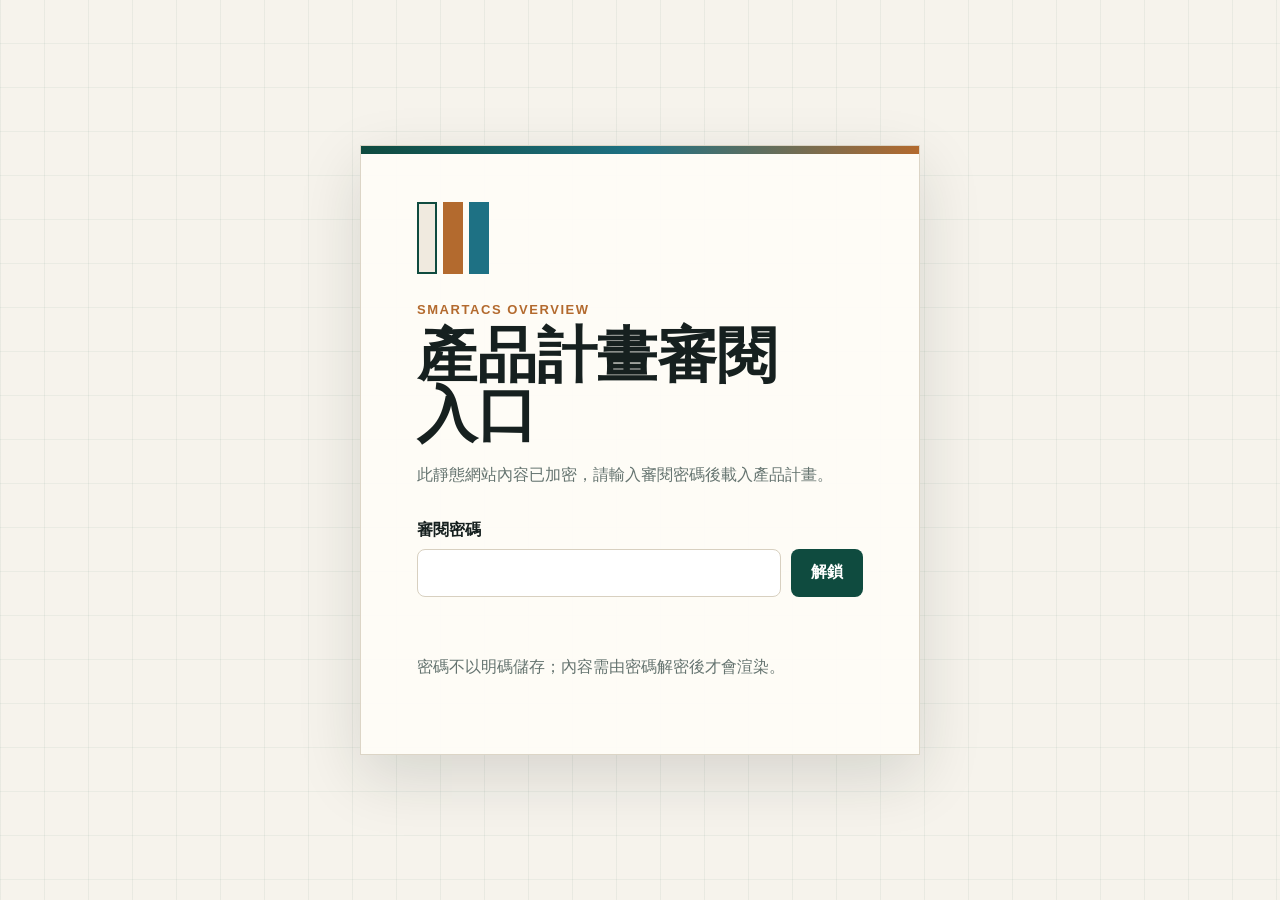
==== index.html @ 2210dcf3 "20260515 Create webpage" ====
<!doctype html>
<html lang="zh-Hant">
<head>
  <meta charset="utf-8">
  <meta name="viewport" content="width=device-width, initial-scale=1">
  <meta name="color-scheme" content="light">
  <title>SmartACS 下一代門禁管理系統產品計畫</title>
  <link rel="icon" href="favicon.svg" type="image/svg+xml">
  <link rel="stylesheet" href="styles.css">
</head>
<body>
  <main id="loginView" class="login-shell" aria-labelledby="loginTitle">
    <section class="login-panel">
      <div class="brand-mark" aria-hidden="true">
        <span></span><span></span><span></span>
      </div>
      <p class="eyebrow">SmartACS Overview</p>
      <h1 id="loginTitle">產品計畫審閱入口</h1>
      <p class="login-copy">此靜態網站內容已加密，請輸入審閱密碼後載入產品計畫。</p>
      <form id="loginForm" class="login-form" autocomplete="off">
        <input class="sr-only" type="text" name="username" autocomplete="username" value="reviewer" tabindex="-1" aria-hidden="true">
        <label for="passwordInput">審閱密碼</label>
        <div class="password-row">
          <input id="passwordInput" type="password" inputmode="numeric" autocomplete="current-password" required>
          <button type="submit">解鎖</button>
        </div>
        <p id="loginMessage" class="login-message" role="status" aria-live="polite"></p>
      </form>
      <p class="security-note">密碼不以明碼儲存；內容需由密碼解密後才會渲染。</p>
    </section>
  </main>

  <div id="siteView" class="site-shell is-hidden" aria-live="polite">
    <aside class="side-nav">
      <a class="nav-brand" href="#top" data-nav-link>
        <span class="brand-dot"></span>
        <span>SmartACS</span>
      </a>
      <nav id="sectionNav" aria-label="產品計畫章節"></nav>
      <button id="lockButton" class="ghost-button" type="button">鎖定內容</button>
    </aside>
    <main id="contentRoot" class="content-root"></main>
  </div>

  <noscript>
    <div class="noscript">此網站需要 JavaScript 才能解密與顯示內容。</div>
  </noscript>

  <script src="app.js"></script>
</body>
</html>
---- styles.css ----
:root {
  --ink: #16201f;
  --muted: #64736f;
  --paper: #f6f3ec;
  --surface: #fffdf8;
  --surface-strong: #f0eadf;
  --line: #d8d0c0;
  --green: #0f4b3f;
  --green-2: #1d6a59;
  --cyan: #1e7184;
  --amber: #b36a2e;
  --brick: #93463c;
  --steel: #334a5b;
  --shadow: 0 22px 60px rgba(22, 32, 31, .14);
  --small-shadow: 0 12px 30px rgba(22, 32, 31, .1);
  --radius: 8px;
  --ease: cubic-bezier(.2, .8, .2, 1);
}

* {
  box-sizing: border-box;
}

html {
  scroll-behavior: smooth;
}

body {
  margin: 0;
  color: var(--ink);
  background:
    linear-gradient(90deg, rgba(15, 75, 63, .06) 1px, transparent 1px),
    linear-gradient(0deg, rgba(15, 75, 63, .05) 1px, transparent 1px),
    var(--paper);
  background-size: 44px 44px;
  font-family: "Microsoft JhengHei", "PingFang TC", "Segoe UI", sans-serif;
  letter-spacing: 0;
}

button,
input {
  font: inherit;
}

a {
  color: inherit;
}

.is-hidden {
  display: none !important;
}

.sr-only {
  position: absolute;
  width: 1px;
  height: 1px;
  padding: 0;
  margin: -1px;
  overflow: hidden;
  clip: rect(0, 0, 0, 0);
  white-space: nowrap;
  border: 0;
}

.login-shell {
  min-height: 100vh;
  display: grid;
  place-items: center;
  padding: 28px;
}

.login-panel {
  width: min(560px, 100%);
  background: rgba(255, 253, 248, .92);
  border: 1px solid rgba(216, 208, 192, .88);
  box-shadow: var(--shadow);
  padding: clamp(28px, 5vw, 56px);
  position: relative;
  overflow: hidden;
}

.login-panel::before {
  content: "";
  position: absolute;
  inset: 0 0 auto 0;
  height: 8px;
  background: linear-gradient(90deg, var(--green), var(--cyan), var(--amber));
}

.brand-mark {
  width: 72px;
  height: 72px;
  display: grid;
  grid-template-columns: repeat(3, 1fr);
  gap: 6px;
  margin-bottom: 28px;
}

.brand-mark span {
  border: 2px solid var(--green);
  background: var(--surface-strong);
}

.brand-mark span:nth-child(2) {
  background: var(--amber);
  border-color: var(--amber);
}

.brand-mark span:nth-child(3) {
  background: var(--cyan);
  border-color: var(--cyan);
}

.eyebrow,
.section-kicker {
  margin: 0 0 10px;
  color: var(--amber);
  font-size: 13px;
  font-weight: 800;
  text-transform: uppercase;
  letter-spacing: .12em;
}

.login-panel h1 {
  margin: 0;
  font-size: clamp(34px, 7vw, 60px);
  line-height: .98;
  text-wrap: pretty;
}

.login-copy,
.security-note {
  color: var(--muted);
  line-height: 1.8;
}

.login-form {
  margin-top: 30px;
}

.login-form label {
  display: block;
  margin-bottom: 8px;
  font-weight: 700;
}

.password-row {
  display: flex;
  gap: 10px;
}

.password-row input {
  min-width: 0;
  flex: 1;
  height: 48px;
  border: 1px solid var(--line);
  border-radius: var(--radius);
  background: #fff;
  padding: 0 14px;
  outline: none;
}

.password-row input:focus {
  border-color: var(--green);
  box-shadow: 0 0 0 4px rgba(15, 75, 63, .12);
}

.password-row button,
.primary-button {
  border: 0;
  border-radius: var(--radius);
  background: var(--green);
  color: white;
  min-height: 48px;
  padding: 0 20px;
  font-weight: 800;
  cursor: pointer;
  transition: transform .2s var(--ease), background .2s var(--ease);
}

.password-row button:hover,
.primary-button:hover {
  background: var(--green-2);
  transform: translateY(-1px);
}

.password-row button:disabled {
  opacity: .58;
  cursor: wait;
  transform: none;
}

.login-message {
  min-height: 24px;
  color: var(--brick);
  font-weight: 700;
}

.site-shell {
  display: grid;
  grid-template-columns: 292px minmax(0, 1fr);
  min-height: 100vh;
}

.side-nav {
  position: sticky;
  top: 0;
  height: 100vh;
  padding: 24px 18px;
  background: rgba(255, 253, 248, .92);
  border-right: 1px solid var(--line);
  backdrop-filter: blur(14px);
  display: flex;
  flex-direction: column;
  gap: 24px;
  z-index: 20;
}

.nav-brand {
  display: flex;
  align-items: center;
  gap: 10px;
  font-weight: 900;
  text-decoration: none;
  font-size: 20px;
}

.brand-dot {
  width: 28px;
  height: 28px;
  display: inline-block;
  background: linear-gradient(135deg, var(--green) 0 50%, var(--amber) 50% 100%);
  border-radius: 6px;
}

#sectionNav {
  display: grid;
  gap: 4px;
}

#sectionNav a {
  text-decoration: none;
  color: var(--muted);
  padding: 9px 10px;
  border-radius: 7px;
  font-size: 14px;
  font-weight: 700;
}

#sectionNav a:hover,
#sectionNav a:focus {
  color: var(--green);
  background: rgba(15, 75, 63, .08);
  outline: none;
}

.ghost-button {
  margin-top: auto;
  border: 1px solid var(--line);
  background: transparent;
  color: var(--ink);
  border-radius: var(--radius);
  min-height: 42px;
  cursor: pointer;
  font-weight: 800;
}

.ghost-button:hover {
  border-color: var(--green);
  color: var(--green);
}

.content-root {
  min-width: 0;
}

.hero {
  min-height: 92vh;
  padding: clamp(42px, 7vw, 92px);
  display: grid;
  grid-template-columns: minmax(0, 1.05fr) minmax(360px, .95fr);
  gap: clamp(36px, 6vw, 84px);
  align-items: center;
  border-bottom: 1px solid var(--line);
}

.hero h1 {
  margin: 0;
  max-width: 920px;
  font-size: clamp(46px, 7vw, 110px);
  line-height: .92;
  text-wrap: pretty;
}

.hero-lead {
  max-width: 760px;
  color: var(--muted);
  font-size: clamp(18px, 2vw, 24px);
  line-height: 1.8;
  margin: 28px 0 0;
  text-wrap: pretty;
}

.hero-meta {
  display: flex;
  flex-wrap: wrap;
  gap: 10px;
  margin-top: 34px;
}

.pill {
  border: 1px solid var(--line);
  background: rgba(255, 253, 248, .72);
  border-radius: 999px;
  padding: 9px 13px;
  font-size: 14px;
  font-weight: 800;
}

.hero-visual {
  min-height: 540px;
  position: relative;
  display: grid;
  place-items: center;
}

.control-tower {
  width: min(100%, 560px);
  aspect-ratio: 1 / 1;
  border: 1px solid rgba(216, 208, 192, .95);
  background: var(--surface);
  box-shadow: var(--shadow);
  padding: 28px;
  position: relative;
  overflow: hidden;
}

.tower-grid {
  display: grid;
  grid-template-columns: repeat(2, 1fr);
  gap: 12px;
  height: 100%;
}

.tower-cell {
  border: 1px solid var(--line);
  background: var(--surface-strong);
  padding: 18px;
  display: flex;
  flex-direction: column;
  justify-content: space-between;
}

.tower-cell strong {
  font-size: clamp(18px, 2vw, 28px);
}

.tower-cell span {
  color: var(--muted);
  line-height: 1.5;
}

.tower-cell:nth-child(1) {
  background: var(--green);
  color: white;
}

.tower-cell:nth-child(1) span {
  color: rgba(255,255,255,.78);
}

.tower-cell:nth-child(4) {
  background: var(--amber);
  color: white;
}

.tower-cell:nth-child(4) span {
  color: rgba(255,255,255,.84);
}

.section {
  padding: clamp(52px, 7vw, 100px);
  border-bottom: 1px solid var(--line);
}

.section-header {
  display: grid;
  grid-template-columns: minmax(0, .72fr) minmax(320px, .28fr);
  gap: 32px;
  align-items: end;
  margin-bottom: 36px;
}

.section h2 {
  margin: 0;
  font-size: clamp(34px, 4.7vw, 70px);
  line-height: 1;
  text-wrap: pretty;
}

.section-intro {
  color: var(--muted);
  line-height: 1.8;
  font-size: 17px;
  text-wrap: pretty;
}

.grid {
  display: grid;
  gap: 16px;
}

.grid.two {
  grid-template-columns: repeat(2, minmax(0, 1fr));
}

.grid.three {
  grid-template-columns: repeat(3, minmax(0, 1fr));
}

.grid.four {
  grid-template-columns: repeat(4, minmax(0, 1fr));
}

.card {
  background: rgba(255, 253, 248, .88);
  border: 1px solid var(--line);
  border-radius: var(--radius);
  padding: 22px;
  box-shadow: var(--small-shadow);
}

.card h3 {
  margin: 0 0 12px;
  font-size: 22px;
}

.card p,
.card li {
  color: var(--muted);
  line-height: 1.75;
}

.card ul {
  margin: 0;
  padding-left: 20px;
}

.metric-row {
  display: grid;
  grid-template-columns: repeat(4, minmax(0, 1fr));
  gap: 14px;
  margin-top: 38px;
}

.metric {
  background: var(--ink);
  color: white;
  border-radius: var(--radius);
  padding: 22px;
  min-height: 150px;
  display: flex;
  flex-direction: column;
  justify-content: space-between;
}

.metric b {
  font-size: clamp(28px, 4vw, 52px);
  line-height: 1;
}

.metric span {
  color: rgba(255,255,255,.74);
  line-height: 1.5;
}

.architecture {
  background: var(--surface);
  border: 1px solid var(--line);
  border-radius: var(--radius);
  padding: clamp(18px, 3vw, 34px);
  box-shadow: var(--shadow);
}

.arch-lanes {
  display: grid;
  grid-template-columns: repeat(3, minmax(0, 1fr));
  gap: 18px;
}

.arch-lane {
  min-height: 520px;
  border: 1px solid var(--line);
  background: var(--surface-strong);
  padding: 18px;
}

.arch-lane h3 {
  margin: 0 0 18px;
  font-size: 18px;
}

.arch-node {
  background: var(--surface);
  border: 1px solid var(--line);
  padding: 14px;
  margin-bottom: 12px;
  border-radius: 7px;
}

.arch-node strong {
  display: block;
  margin-bottom: 4px;
}

.arch-node span {
  color: var(--muted);
  line-height: 1.5;
  font-size: 14px;
}

.arch-node.primary {
  background: var(--green);
  border-color: var(--green);
  color: white;
}

.arch-node.primary span {
  color: rgba(255,255,255,.76);
}

.arch-node.accent {
  background: var(--amber);
  border-color: var(--amber);
  color: white;
}

.arch-node.accent span {
  color: rgba(255,255,255,.82);
}

.phase-board {
  display: grid;
  grid-template-columns: repeat(3, minmax(0, 1fr));
  gap: 18px;
  align-items: stretch;
}

.phase {
  background: var(--surface);
  border: 1px solid var(--line);
  border-radius: var(--radius);
  padding: 24px;
  position: relative;
  overflow: hidden;
}

.phase::before {
  content: attr(data-phase);
  position: absolute;
  top: 18px;
  right: 20px;
  font-size: 64px;
  font-weight: 900;
  color: rgba(15, 75, 63, .08);
}

.phase h3 {
  margin: 0 0 14px;
  font-size: 26px;
  max-width: 78%;
}

.phase .tag {
  display: inline-block;
  margin-bottom: 18px;
  color: white;
  background: var(--steel);
  padding: 6px 10px;
  border-radius: 999px;
  font-size: 13px;
  font-weight: 800;
}

.feature-matrix {
  display: grid;
  gap: 10px;
}

.matrix-row {
  display: grid;
  grid-template-columns: 1.2fr repeat(3, .7fr);
  gap: 1px;
  background: var(--line);
  border: 1px solid var(--line);
}

.matrix-row > div {
  background: var(--surface);
  padding: 14px;
  min-height: 54px;
}

.matrix-row.header > div {
  background: var(--ink);
  color: white;
  font-weight: 900;
}

.mark {
  display: inline-grid;
  place-items: center;
  width: 24px;
  height: 24px;
  border-radius: 50%;
  background: var(--green);
  color: white;
  font-size: 12px;
  font-weight: 900;
}

.mark.later {
  background: var(--amber);
}

.ai-panel {
  display: grid;
  grid-template-columns: minmax(0, .9fr) minmax(320px, 1.1fr);
  gap: 24px;
}

.ai-loop {
  background: var(--ink);
  color: white;
  border-radius: var(--radius);
  padding: 28px;
  display: grid;
  gap: 14px;
}

.ai-step {
  border: 1px solid rgba(255,255,255,.2);
  padding: 16px;
  background: rgba(255,255,255,.06);
}

.ai-step strong {
  display: block;
  font-size: 18px;
  margin-bottom: 4px;
}

.ai-step span {
  color: rgba(255,255,255,.72);
  line-height: 1.6;
}

.api-list {
  columns: 2;
  column-gap: 28px;
  margin: 0;
  padding-left: 20px;
}

.api-list li {
  break-inside: avoid;
  margin-bottom: 10px;
  color: var(--muted);
}

.footer {
  padding: 48px clamp(28px, 7vw, 92px);
  background: var(--ink);
  color: white;
  display: flex;
  justify-content: space-between;
  gap: 24px;
  flex-wrap: wrap;
}

.footer p {
  margin: 0;
  color: rgba(255,255,255,.68);
}

.noscript {
  position: fixed;
  inset: auto 20px 20px 20px;
  background: var(--brick);
  color: white;
  padding: 14px;
  border-radius: var(--radius);
  z-index: 100;
}

@media (max-width: 1080px) {
  .site-shell {
    grid-template-columns: 1fr;
  }

  .side-nav {
    position: relative;
    height: auto;
    border-right: 0;
    border-bottom: 1px solid var(--line);
  }

  #sectionNav {
    grid-template-columns: repeat(2, minmax(0, 1fr));
  }

  .hero,
  .section-header,
  .ai-panel {
    grid-template-columns: 1fr;
  }

  .hero-visual {
    min-height: auto;
  }

  .arch-lanes,
  .phase-board,
  .grid.three,
  .grid.four,
  .metric-row {
    grid-template-columns: repeat(2, minmax(0, 1fr));
  }
}

@media (max-width: 680px) {
  .password-row,
  .grid.two,
  .grid.three,
  .grid.four,
  .metric-row,
  .arch-lanes,
  .phase-board {
    grid-template-columns: 1fr;
  }

  .password-row {
    display: grid;
  }

  .hero,
  .section {
    padding: 34px 20px;
  }

  #sectionNav {
    grid-template-columns: 1fr;
  }

  .matrix-row {
    grid-template-columns: 1fr;
  }

  .matrix-row.header {
    display: none;
  }

  .api-list {
    columns: 1;
  }
}

@media (prefers-reduced-motion: reduce) {
  *,
  *::before,
  *::after {
    scroll-behavior: auto !important;
    transition: none !important;
    animation: none !important;
  }
}
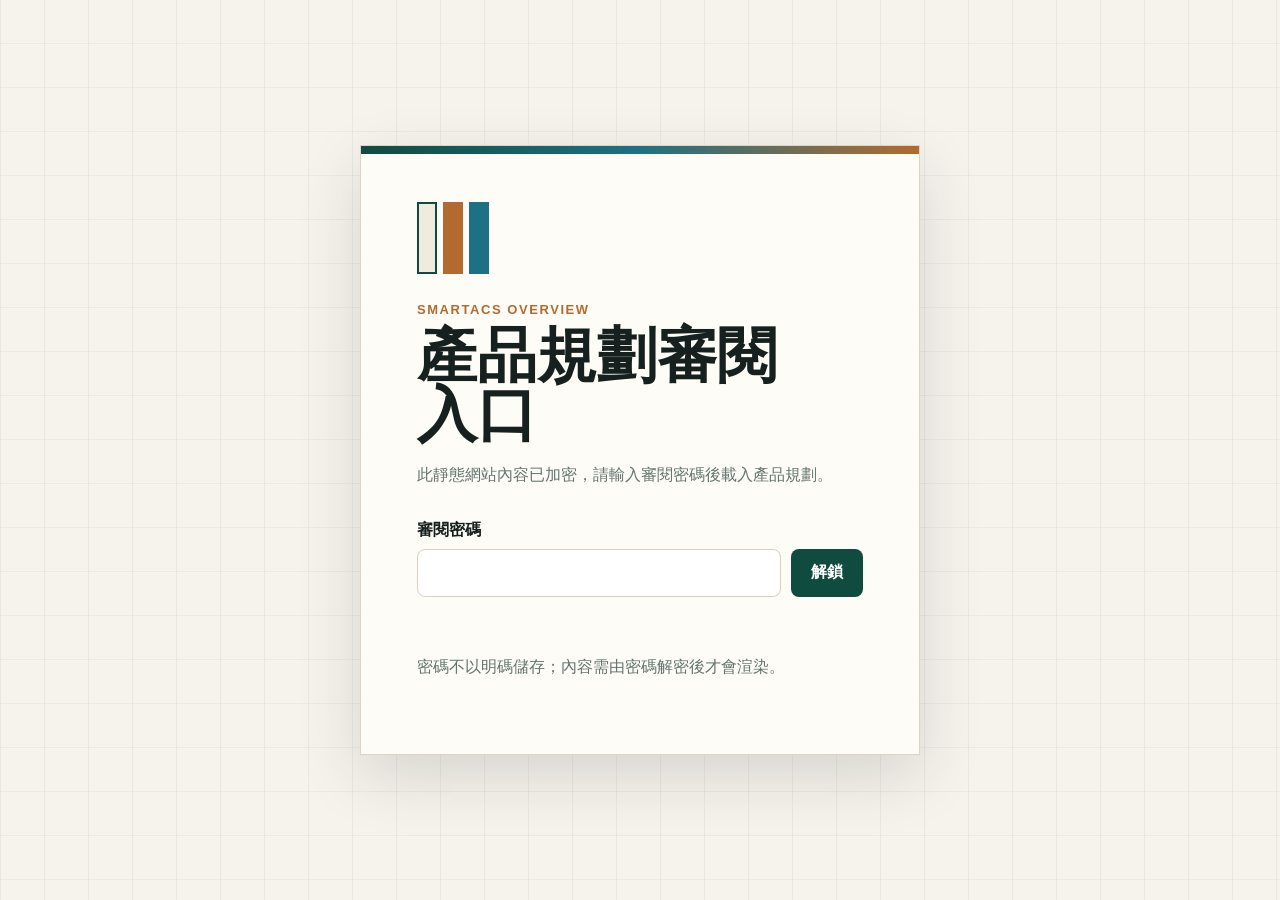
==== commit 15c429d0: "20260515-1" ====
--- a/index.html
+++ b/index.html
@@ -4,7 +4,7 @@
   <meta charset="utf-8">
   <meta name="viewport" content="width=device-width, initial-scale=1">
   <meta name="color-scheme" content="light">
-  <title>SmartACS 下一代門禁管理系統產品計畫</title>
+  <title>SmartACS 智慧門禁管理系統產品規劃</title>
   <link rel="icon" href="favicon.svg" type="image/svg+xml">
   <link rel="stylesheet" href="styles.css">
 </head>
@@ -15,8 +15,8 @@
         <span></span><span></span><span></span>
       </div>
       <p class="eyebrow">SmartACS Overview</p>
-      <h1 id="loginTitle">產品計畫審閱入口</h1>
-      <p class="login-copy">此靜態網站內容已加密，請輸入審閱密碼後載入產品計畫。</p>
+      <h1 id="loginTitle">產品規劃審閱入口</h1>
+      <p class="login-copy">此靜態網站內容已加密，請輸入審閱密碼後載入產品規劃。</p>
       <form id="loginForm" class="login-form" autocomplete="off">
         <input class="sr-only" type="text" name="username" autocomplete="username" value="reviewer" tabindex="-1" aria-hidden="true">
         <label for="passwordInput">審閱密碼</label>
--- a/styles.css
+++ b/styles.css
@@ -276,26 +276,32 @@
 
 .hero {
   min-height: 92vh;
-  padding: clamp(42px, 7vw, 92px);
-  display: grid;
-  grid-template-columns: minmax(0, 1.05fr) minmax(360px, .95fr);
-  gap: clamp(36px, 6vw, 84px);
+  padding: clamp(42px, 6vw, 86px);
+  display: grid;
+  grid-template-columns: minmax(480px, .95fr) minmax(420px, .85fr);
+  gap: clamp(34px, 5vw, 72px);
   align-items: center;
   border-bottom: 1px solid var(--line);
 }
 
+.hero > * {
+  min-width: 0;
+}
+
 .hero h1 {
   margin: 0;
-  max-width: 920px;
-  font-size: clamp(46px, 7vw, 110px);
-  line-height: .92;
+  max-width: 820px;
+  font-size: clamp(44px, 5.1vw, 86px);
+  line-height: 1.05;
+  word-break: keep-all;
+  overflow-wrap: normal;
   text-wrap: pretty;
 }
 
 .hero-lead {
-  max-width: 760px;
+  max-width: 820px;
   color: var(--muted);
-  font-size: clamp(18px, 2vw, 24px);
+  font-size: clamp(18px, 1.55vw, 23px);
   line-height: 1.8;
   margin: 28px 0 0;
   text-wrap: pretty;
@@ -385,23 +391,26 @@
 
 .section-header {
   display: grid;
-  grid-template-columns: minmax(0, .72fr) minmax(320px, .28fr);
-  gap: 32px;
-  align-items: end;
+  grid-template-columns: minmax(420px, .62fr) minmax(360px, .38fr);
+  gap: clamp(28px, 5vw, 72px);
+  align-items: start;
   margin-bottom: 36px;
 }
 
 .section h2 {
   margin: 0;
-  font-size: clamp(34px, 4.7vw, 70px);
-  line-height: 1;
+  font-size: clamp(34px, 4vw, 66px);
+  line-height: 1.08;
+  word-break: keep-all;
+  overflow-wrap: normal;
   text-wrap: pretty;
 }
 
 .section-intro {
   color: var(--muted);
   line-height: 1.8;
-  font-size: 17px;
+  font-size: clamp(17px, 1.25vw, 21px);
+  margin: 0;
   text-wrap: pretty;
 }
 
@@ -748,16 +757,81 @@
     padding: 34px 20px;
   }
 
+  .hero {
+    min-height: auto;
+    gap: 26px;
+  }
+
+  .hero h1 {
+    font-size: clamp(38px, 11vw, 54px);
+    line-height: 1.12;
+    word-break: normal;
+    overflow-wrap: anywhere;
+  }
+
+  .section h2 {
+    word-break: normal;
+    overflow-wrap: anywhere;
+  }
+
+  .hero-lead,
+  .section-intro {
+    font-size: 17px;
+    line-height: 1.75;
+  }
+
   #sectionNav {
     grid-template-columns: 1fr;
   }
 
   .matrix-row {
-    grid-template-columns: 1fr;
+    display: block;
+    background: var(--surface);
+    border: 1px solid var(--line);
+    padding: 18px;
+    margin-bottom: 12px;
   }
 
   .matrix-row.header {
     display: none;
+  }
+
+  .matrix-row > div {
+    background: transparent;
+    padding: 0;
+    min-height: 0;
+  }
+
+  .matrix-row > div:first-child {
+    margin-bottom: 14px;
+  }
+
+  .matrix-row .phase-cell {
+    display: inline-flex;
+    align-items: center;
+    gap: 8px;
+    margin: 6px 8px 0 0;
+    border: 1px solid var(--line);
+    border-radius: 999px;
+    padding: 7px 10px;
+    min-height: 38px;
+    background: var(--surface-strong);
+  }
+
+  .matrix-row .phase-cell.is-empty {
+    display: none;
+  }
+
+  .matrix-row .phase-cell::before {
+    content: attr(data-label);
+    color: var(--muted);
+    font-size: 13px;
+    font-weight: 800;
+  }
+
+  .mark {
+    width: 22px;
+    height: 22px;
   }
 
   .api-list {
